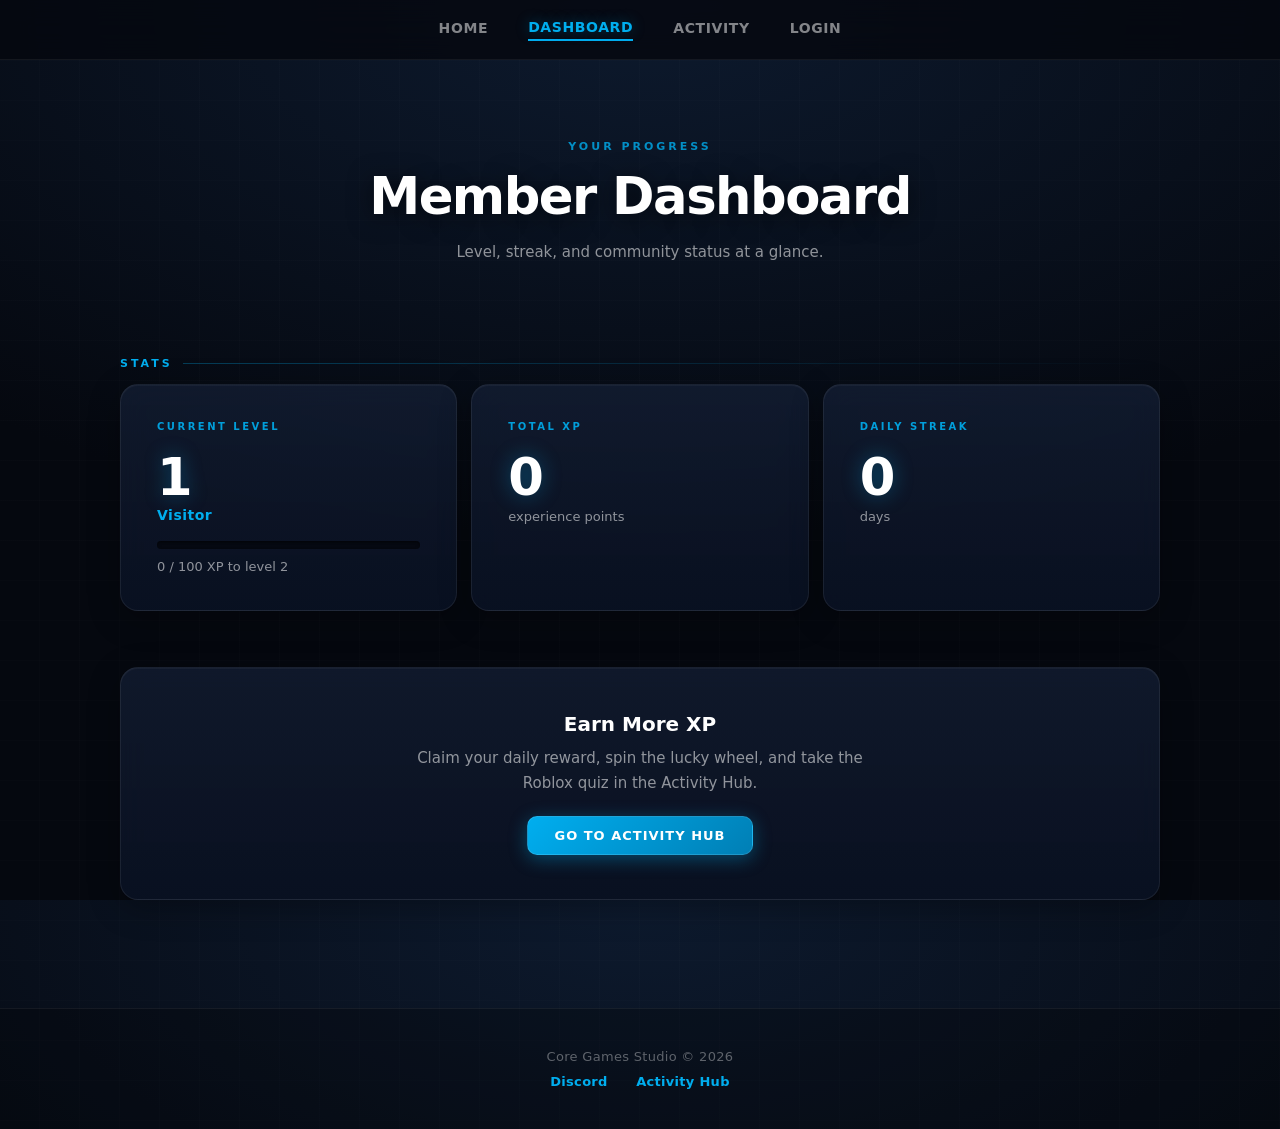
==== dashboard.html @ eadf1ee2 "Add files via upload" ====
<!DOCTYPE html>
<html lang="en">
<head>
<meta charset="UTF-8">
<title>Dashboard — Core Games Studio</title>
<meta name="viewport" content="width=device-width, initial-scale=1.0">
<link rel="stylesheet" href="shared.css">
<style>
/* ── Dashboard-specific ── */
.stats-grid {
    display: grid;
    grid-template-columns: repeat(auto-fit, minmax(200px, 1fr));
    gap: 14px;
    margin-top: 4px;
}

.stat-card {
    display: flex; flex-direction: column;
}
.stat-card .stat-value { margin-top: 8px; }
.stat-card .level-title {
    color: var(--primary); font-size: 14px; font-weight: 700;
    margin-top: 4px; letter-spacing: 0.5px;
}

.cta-card {
    text-align: center;
    padding: clamp(28px, 4vw, 44px);
}
.cta-card h2 { font-size: 20px; margin-bottom: 10px; }
.cta-card p { color: var(--text-muted); font-size: 15px; line-height: 1.65; max-width: 480px; margin: 0 auto; }
</style>
</head>
<body>

<nav class="nav">
    <a href="index.html">Home</a>
    <a href="dashboard.html">Dashboard</a>
    <a href="activity.html">Activity</a>
    <a href="http://localhost:5000/login">Login</a>
</nav>

<header class="hero animate-in">
    <div class="hero-eyebrow">Your Progress</div>
    <h1 class="hero-title" style="font-size: clamp(32px, 4vw, 52px);">Member Dashboard</h1>
    <p class="hero-sub" style="font-size: 15px;">Level, streak, and community status at a glance.</p>
</header>

<main>
    <section class="section animate-in delay-1">
        <div class="section-title">Stats</div>
        <div class="stats-grid">

            <div class="card stat-card">
                <div class="card-label">Current Level</div>
                <div class="stat-value" id="level-number">—</div>
                <div class="level-title" id="level-title">Loading…</div>
                <div class="xp-bar-track"><div class="xp-bar-fill" id="xp-bar" style="width:0%"></div></div>
                <div class="stat-sub" id="xp-progress" style="margin-top: 10px;"></div>
            </div>

            <div class="card stat-card">
                <div class="card-label">Total XP</div>
                <div class="stat-value" id="xp-display">—</div>
                <div class="stat-sub">experience points</div>
            </div>

            <div class="card stat-card">
                <div class="card-label">Daily Streak</div>
                <div class="stat-value" id="streak-display">—</div>
                <div class="stat-sub">days</div>
            </div>

        </div>
    </section>

    <section class="section animate-in delay-2" style="margin-top: 8px;">
        <div class="card cta-card">
            <h2>Earn More XP</h2>
            <p>Claim your daily reward, spin the lucky wheel, and take the Roblox quiz in the Activity Hub.</p>
            <a class="btn" href="activity.html" style="margin-top: 20px;">Go to Activity Hub</a>
        </div>
    </section>
</main>

<footer class="footer">
    <div class="footer-copy">Core Games Studio &copy; 2026</div>
    <div>
        <a href="https://discord.gg/rcGes2BrGE" target="_blank">Discord</a>
        <a href="activity.html">Activity Hub</a>
    </div>
</footer>

<script>
(function() {
    var page = location.pathname.split('/').pop() || 'index.html';
    document.querySelectorAll('.nav a').forEach(a => {
        if (a.getAttribute('href') === page) a.classList.add('active');
        if (a.getAttribute('href') === '/login' && location.protocol === 'file:') {
            a.href = 'http://localhost:5000/login';
        }
    });
})();

function renderProgress(profile) {
    const xp = profile.xp || 0;
    const streak = profile.streak || 0;
    const level = profile.level || 1;
    const title = profile.title || 'Visitor';
    const nextThreshold = profile.next_threshold;

    document.getElementById('xp-display').textContent = xp.toLocaleString();
    document.getElementById('streak-display').textContent = streak;
    document.getElementById('level-number').textContent = level;
    document.getElementById('level-title').textContent = title;

    if (nextThreshold !== null && typeof nextThreshold === 'number') {
        const tierMin = profile.xp >= 2000 ? 2000 : profile.xp >= 1000 ? 1000 : profile.xp >= 500 ? 500 : profile.xp >= 250 ? 250 : profile.xp >= 100 ? 100 : 0;
        const pct = Math.round(((xp - tierMin) / (nextThreshold - tierMin)) * 100);
        document.getElementById('xp-bar').style.width = pct + '%';
        document.getElementById('xp-progress').textContent = (xp - tierMin) + ' / ' + (nextThreshold - tierMin) + ' XP to level ' + (level + 1);
    } else {
        document.getElementById('xp-bar').style.width = '100%';
        document.getElementById('xp-progress').textContent = 'Maximum level reached';
    }
}

async function fetchProfile() {
    try {
        const res = await fetch('http://localhost:5000/me', { credentials: 'include' });
        if (!res.ok) {
            return null;
        }
        return await res.json();
    } catch (err) {
        return null;
    }
}

async function updateDashboard() {
    const profile = await fetchProfile();
    if (!profile || profile.error) {
        renderProgress({ xp: 0, streak: 0, level: 1, title: 'Visitor', next_threshold: 100 });
        return;
    }
    renderProgress(profile);
}

updateDashboard();
setInterval(updateDashboard, 3000);
</script>
</body>
</html>
---- shared.css ----
/* ============================================================
   Core Games Studio — Shared Design System
   ============================================================ */

:root {
    --bg-dark: #05080f;
    --bg-grad-top: #0d1a2e;
    --card-bg: linear-gradient(180deg, rgba(22, 34, 58, 0.65) 0%, rgba(10, 18, 36, 0.85) 100%);
    --card-border: rgba(255, 255, 255, 0.07);
    --card-border-hover: rgba(0, 174, 239, 0.35);
    --primary: #00AEEF;
    --primary-dark: #007fb5;
    --glow: rgba(0, 174, 239, 0.35);
    --glow-strong: rgba(0, 174, 239, 0.55);
    --success: #10b981;
    --danger: #ef4444;
    --warning: #f59e0b;
    --text-main: #FFFFFF;
    --text-muted: rgba(255, 255, 255, 0.55);
    --text-label: rgba(255, 255, 255, 0.35);
    --nav-h: 60px;
    --radius-card: 18px;
    --radius-btn: 10px;
}

/* RESET */
*, *::before, *::after { box-sizing: border-box; margin: 0; padding: 0; }

/* BASE */
html { height: 100%; }

body {
    font-family: 'Segoe UI', system-ui, -apple-system, sans-serif;
    background-color: var(--bg-dark);
    background-image:
        /* Scanline grid — game HUD signature */
        repeating-linear-gradient(0deg, transparent, transparent 39px, rgba(255,255,255,0.018) 40px),
        repeating-linear-gradient(90deg, transparent, transparent 39px, rgba(255,255,255,0.018) 40px),
        radial-gradient(ellipse 80% 60% at 50% 0%, var(--bg-grad-top) 0%, var(--bg-dark) 100%);
    color: var(--text-main);
    min-height: 100vh;
    overflow-x: hidden;
    /* Sticky footer */
    display: flex;
    flex-direction: column;
}

/* pushes footer down on short pages */
main { flex: 1; }

/* Ambient drifting glow behind content */
#bg-canvas {
    position: fixed; inset: 0; width: 100%; height: 100%;
    pointer-events: none; z-index: 0;
}
nav, header, main, footer { position: relative; z-index: 1; }

/* ANIMATIONS */
@keyframes fadeUp {
    from { opacity: 0; transform: translateY(18px); }
    to   { opacity: 1; transform: translateY(0); }
}
@keyframes toastIn  { from { opacity: 0; transform: translateY(32px) scale(0.85); } to { opacity: 1; transform: none; } }
@keyframes toastOut { to { opacity: 0; transform: translateY(-16px); } }

/* Pulsing primary glow on stat values */
@keyframes glowPulse {
    0%, 100% { text-shadow: 0 0 18px var(--glow); }
    50%       { text-shadow: 0 0 38px var(--glow-strong), 0 0 60px rgba(0,174,239,0.2); }
}
.stat-value { animation: glowPulse 3.5s ease-in-out infinite; }

.animate-in { animation: fadeUp 0.55s cubic-bezier(0.22, 1, 0.36, 1) forwards; }
.delay-1 { animation-delay: 0.10s; opacity: 0; }
.delay-2 { animation-delay: 0.20s; opacity: 0; }
.delay-3 { animation-delay: 0.30s; opacity: 0; }
.delay-4 { animation-delay: 0.40s; opacity: 0; }

/* NAV */
.nav {
    position: fixed; top: 0; width: 100%; height: var(--nav-h);
    display: flex; align-items: center; justify-content: center;
    background: rgba(5, 8, 15, 0.82);
    backdrop-filter: blur(16px); -webkit-backdrop-filter: blur(16px);
    border-bottom: 1px solid rgba(255,255,255,0.06);
    z-index: 100;
}
.nav a {
    color: var(--text-main); margin: 0 20px; text-decoration: none;
    font-weight: 600; font-size: 14px; letter-spacing: 0.6px; text-transform: uppercase;
    opacity: 0.5; transition: opacity 0.25s, color 0.25s;
    padding-bottom: 4px;
}
.nav a:hover { opacity: 0.85; color: var(--primary); }
.nav a.active {
    opacity: 1; color: var(--primary);
    border-bottom: 2px solid var(--primary);
    text-shadow: 0 0 14px var(--glow);
}

/* HERO */
.hero {
    text-align: center;
    padding: calc(var(--nav-h) + 80px) 20px 60px;
}
.hero-eyebrow {
    font-size: 11px; font-weight: 700; letter-spacing: 3px; text-transform: uppercase;
    color: var(--primary); opacity: 0.8; margin-bottom: 16px;
}
.hero-title {
    font-size: clamp(36px, 5vw, 64px); font-weight: 800;
    letter-spacing: -1.5px; line-height: 1.08;
    margin-bottom: 16px;
    text-shadow: 0 4px 24px rgba(0, 0, 0, 0.6);
}
.hero-sub {
    color: var(--text-muted); font-size: clamp(15px, 1.5vw, 19px);
    max-width: 600px; margin: 0 auto 32px; line-height: 1.65;
}

/* SECTION */
.section { padding: 0 clamp(20px, 8%, 80px) 48px; max-width: 1200px; margin: 0 auto; }

.section-title {
    font-size: 11px; font-weight: 700; letter-spacing: 3px; text-transform: uppercase;
    color: var(--primary); margin-bottom: 14px; display: flex; align-items: center; gap: 10px;
}
.section-title::after {
    content: ''; flex: 1; height: 1px;
    background: linear-gradient(90deg, rgba(0,174,239,0.3), transparent);
}

/* CARDS */
.card {
    background: var(--card-bg);
    backdrop-filter: blur(14px); -webkit-backdrop-filter: blur(14px);
    border: 1px solid var(--card-border);
    border-radius: var(--radius-card);
    padding: clamp(24px, 3vw, 36px);
    box-shadow: 0 8px 32px rgba(0,0,0,0.3), inset 0 1px 0 rgba(255,255,255,0.04);
    transition: transform 0.3s ease, border-color 0.3s ease, box-shadow 0.3s ease;
}
.card:hover {
    transform: translateY(-4px);
    border-color: var(--card-border-hover);
    box-shadow: 0 16px 48px rgba(0,0,0,0.4), 0 0 24px rgba(0,174,239,0.08);
}

.card-label {
    font-size: 10px; font-weight: 700; letter-spacing: 2.5px; text-transform: uppercase;
    color: var(--primary); margin-bottom: 12px; opacity: 0.9;
}
.card-body { color: var(--text-muted); font-size: 15px; line-height: 1.7; }

/* GRID LAYOUTS */
.grid { display: grid; gap: 16px; }
.grid-3 { grid-template-columns: repeat(auto-fit, minmax(240px, 1fr)); }
.grid-4 { grid-template-columns: repeat(auto-fit, minmax(180px, 1fr)); }
.full-width { grid-column: 1 / -1; }

/* STATS */
.stat-value {
    font-size: clamp(36px, 4vw, 52px); font-weight: 800; line-height: 1;
    text-shadow: 0 0 20px var(--glow);
}
.stat-sub { font-size: 13px; color: var(--text-muted); margin-top: 6px; }

/* XP BAR */
.xp-bar-track {
    background: rgba(0,0,0,0.5); border-radius: 8px; height: 8px;
    margin-top: 18px; overflow: hidden;
    box-shadow: inset 0 1px 3px rgba(0,0,0,0.6);
}
.xp-bar-fill {
    height: 100%;
    background: linear-gradient(90deg, var(--primary-dark), var(--primary));
    border-radius: 8px;
    box-shadow: 0 0 10px var(--glow);
    transition: width 0.9s cubic-bezier(0.22, 1, 0.36, 1);
    min-width: 0;
}

/* BUTTONS */
.btn {
    display: inline-flex; align-items: center; justify-content: center;
    padding: 11px 26px;
    background: linear-gradient(135deg, var(--primary), var(--primary-dark));
    color: #fff; border: 1px solid rgba(255,255,255,0.12);
    border-radius: var(--radius-btn);
    font-weight: 700; font-size: 13px; letter-spacing: 1px; text-transform: uppercase;
    text-decoration: none; cursor: pointer;
    box-shadow: 0 4px 18px var(--glow);
    transition: transform 0.25s ease, box-shadow 0.25s ease, border-color 0.25s ease;
    white-space: nowrap;
}
.btn:hover:not(:disabled) {
    transform: translateY(-2px);
    box-shadow: 0 8px 28px var(--glow-strong);
    border-color: rgba(255,255,255,0.28);
}
.btn:disabled {
    background: rgba(255,255,255,0.06); color: rgba(255,255,255,0.2);
    box-shadow: none; border-color: rgba(255,255,255,0.05); cursor: not-allowed;
    transform: none;
}
.btn-ghost {
    background: rgba(255,255,255,0.06); box-shadow: none;
    border-color: rgba(255,255,255,0.1);
}
.btn-ghost:hover:not(:disabled) {
    background: rgba(255,255,255,0.11); box-shadow: none;
    border-color: rgba(255,255,255,0.2);
}

/* XP TOAST */
.xp-toast {
    position: fixed; bottom: 36px; right: 36px;
    background: linear-gradient(135deg, var(--primary), var(--primary-dark));
    color: white; padding: 14px 28px; border-radius: 12px;
    font-weight: 800; font-size: 17px; letter-spacing: 0.5px;
    z-index: 1000; pointer-events: none;
    animation: toastIn 0.45s cubic-bezier(0.34, 1.56, 0.64, 1), toastOut 0.35s ease 3s forwards;
    box-shadow: 0 8px 32px rgba(0,0,0,0.5); border: 1px solid rgba(255,255,255,0.18);
}

/* FOOTER */
.footer {
    text-align: center; padding: 40px 20px;
    color: var(--text-label); font-size: 13px; letter-spacing: 0.3px;
    border-top: 1px solid rgba(255,255,255,0.06);
    margin-top: 60px; background: rgba(0,0,0,0.25);
}
.footer a { color: var(--primary); text-decoration: none; margin: 0 12px; transition: opacity 0.2s; font-weight: 600; }
.footer a:hover { opacity: 0.75; }
.footer-copy { margin-bottom: 10px; }

/* TABLES */
.table-wrap { overflow-x: auto; border-radius: 14px; border: 1px solid rgba(255,255,255,0.06); }
.level-table {
    width: 100%; border-collapse: collapse;
    font-size: 15px;
}
.level-table th {
    background: rgba(0,174,239,0.1); color: var(--primary);
    text-align: left; padding: 16px 20px;
    font-size: 10px; font-weight: 700; letter-spacing: 2px; text-transform: uppercase;
}
.level-table td { padding: 15px 20px; border-bottom: 1px solid rgba(255,255,255,0.04); font-weight: 500; color: var(--text-main); }
.level-table tr:last-child td { border-bottom: none; }
.level-table tbody tr:hover td { background: rgba(255,255,255,0.03); }

/* QUIZ */
.quiz-progress {
    font-size: 10px; font-weight: 700; letter-spacing: 2.5px; text-transform: uppercase;
    color: var(--primary); margin-bottom: 14px;
}
.quiz-question { font-size: clamp(17px, 1.8vw, 22px); font-weight: 700; margin-bottom: 22px; line-height: 1.45; }
.quiz-options { display: flex; flex-direction: column; gap: 12px; }
.quiz-option {
    padding: 15px 20px; background: rgba(0,0,0,0.35);
    border: 1px solid rgba(255,255,255,0.07); border-radius: 10px;
    cursor: pointer; text-align: left; color: white;
    font-size: 15px; font-weight: 500; width: 100%;
    transition: border-color 0.2s, background 0.2s, transform 0.15s;
}
.quiz-option:hover:not(:disabled) {
    border-color: var(--primary); background: rgba(0,174,239,0.12);
    transform: translateX(6px);
}
.quiz-option.correct { border-color: var(--success); background: rgba(16,185,129,0.15); }
.quiz-option.wrong   { border-color: var(--danger);  background: rgba(239,68,68,0.12); }
.quiz-option:disabled { cursor: default; }
.quiz-score {
    font-size: clamp(48px, 5vw, 72px); font-weight: 800; color: var(--primary);
    text-align: center; margin: 12px 0; text-shadow: 0 0 28px var(--glow);
}

@media (prefers-reduced-motion: reduce) {
    .animate-in, .card, .btn { animation: none; transition: none; }
}
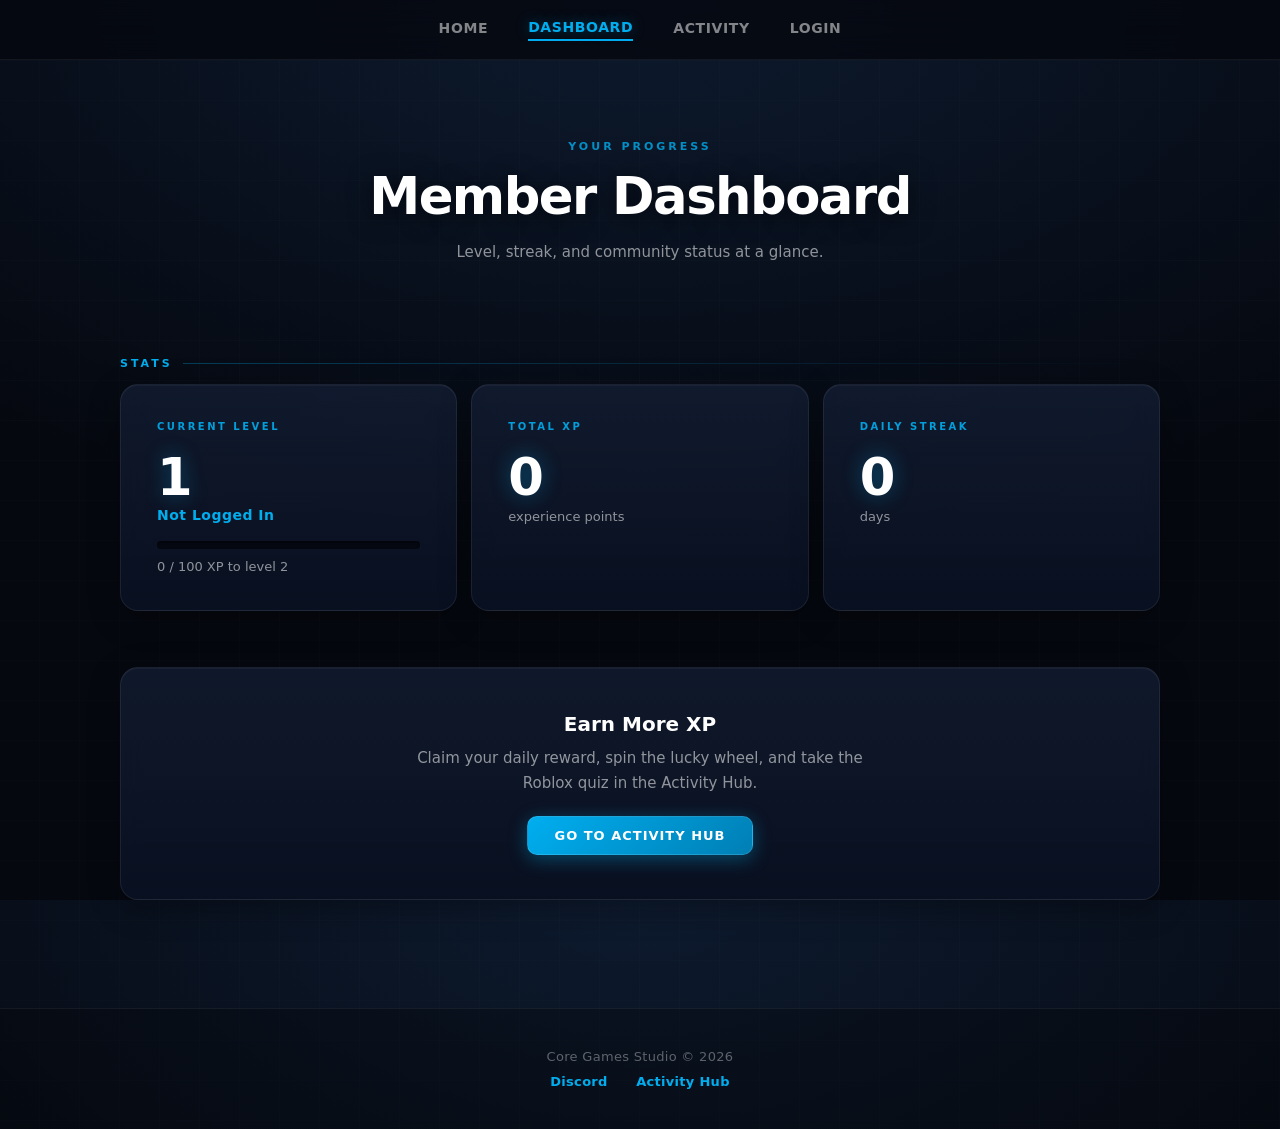
==== commit 69f0eba2: "Fix dashboard fetch URLs to use correct endpoints and add logout button" ====
--- a/dashboard.html
+++ b/dashboard.html
@@ -29,6 +29,28 @@
 }
 .cta-card h2 { font-size: 20px; margin-bottom: 10px; }
 .cta-card p { color: var(--text-muted); font-size: 15px; line-height: 1.65; max-width: 480px; margin: 0 auto; }
+
+.nav-user {
+    position: absolute;
+    right: 20px;
+    display: flex;
+    align-items: center;
+    gap: 15px;
+}
+.nav-user span {
+    font-size: 13px;
+    color: var(--text-main);
+}
+.nav-logout {
+    color: var(--primary);
+    text-decoration: none;
+    font-size: 13px;
+    font-weight: 600;
+    transition: opacity 0.25s;
+}
+.nav-logout:hover {
+    opacity: 0.7;
+}
 </style>
 </head>
 <body>
@@ -37,7 +59,11 @@
     <a href="index.html">Home</a>
     <a href="dashboard.html">Dashboard</a>
     <a href="activity.html">Activity</a>
-    <a href="http://localhost:5000/login">Login</a>
+    <div class="nav-user" id="nav-user" style="display: none;">
+        <span id="username-display">Loading...</span>
+        <a href="/logout" class="nav-logout">Logout</a>
+    </div>
+    <a href="/login" id="login-btn">Login</a>
 </nav>
 
 <header class="hero animate-in">
@@ -95,10 +121,7 @@
 (function() {
     var page = location.pathname.split('/').pop() || 'index.html';
     document.querySelectorAll('.nav a').forEach(a => {
-        if (a.getAttribute('href') === page) a.classList.add('active');
-        if (a.getAttribute('href') === '/login' && location.protocol === 'file:') {
-            a.href = 'http://localhost:5000/login';
-        }
+        if (a.getAttribute('href') === page && a.getAttribute('href') !== '/login') a.classList.add('active');
     });
 })();
 
@@ -113,6 +136,7 @@
     document.getElementById('streak-display').textContent = streak;
     document.getElementById('level-number').textContent = level;
     document.getElementById('level-title').textContent = title;
+    document.getElementById('username-display').textContent = profile.username;
 
     if (nextThreshold !== null && typeof nextThreshold === 'number') {
         const tierMin = profile.xp >= 2000 ? 2000 : profile.xp >= 1000 ? 1000 : profile.xp >= 500 ? 500 : profile.xp >= 250 ? 250 : profile.xp >= 100 ? 100 : 0;
@@ -127,12 +151,13 @@
 
 async function fetchProfile() {
     try {
-        const res = await fetch('http://localhost:5000/me', { credentials: 'include' });
+        const res = await fetch('/me', { credentials: 'include' });
         if (!res.ok) {
             return null;
         }
         return await res.json();
     } catch (err) {
+        console.error('Error fetching profile:', err);
         return null;
     }
 }
@@ -140,9 +165,13 @@
 async function updateDashboard() {
     const profile = await fetchProfile();
     if (!profile || profile.error) {
-        renderProgress({ xp: 0, streak: 0, level: 1, title: 'Visitor', next_threshold: 100 });
+        document.getElementById('login-btn').style.display = 'block';
+        document.getElementById('nav-user').style.display = 'none';
+        renderProgress({ xp: 0, streak: 0, level: 1, title: 'Not Logged In', next_threshold: 100, username: 'Guest' });
         return;
     }
+    document.getElementById('login-btn').style.display = 'none';
+    document.getElementById('nav-user').style.display = 'flex';
     renderProgress(profile);
 }
 
